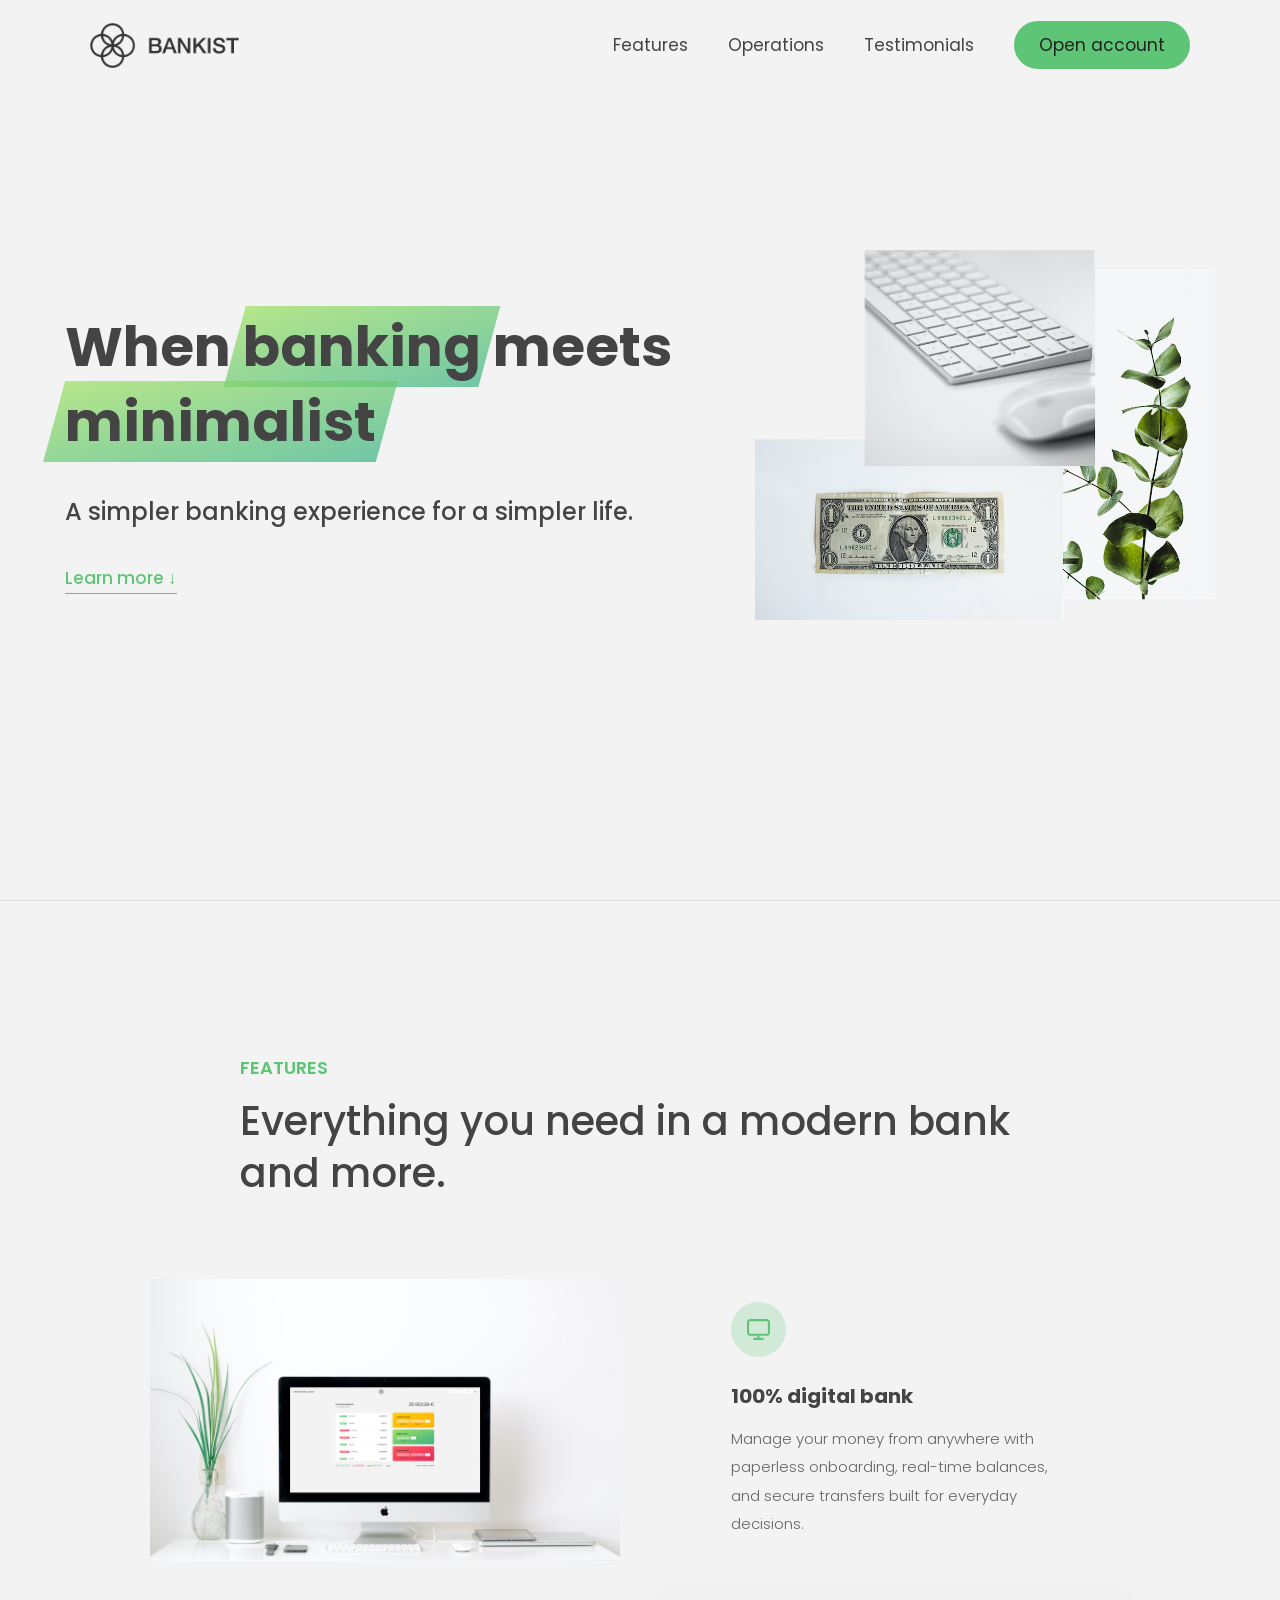
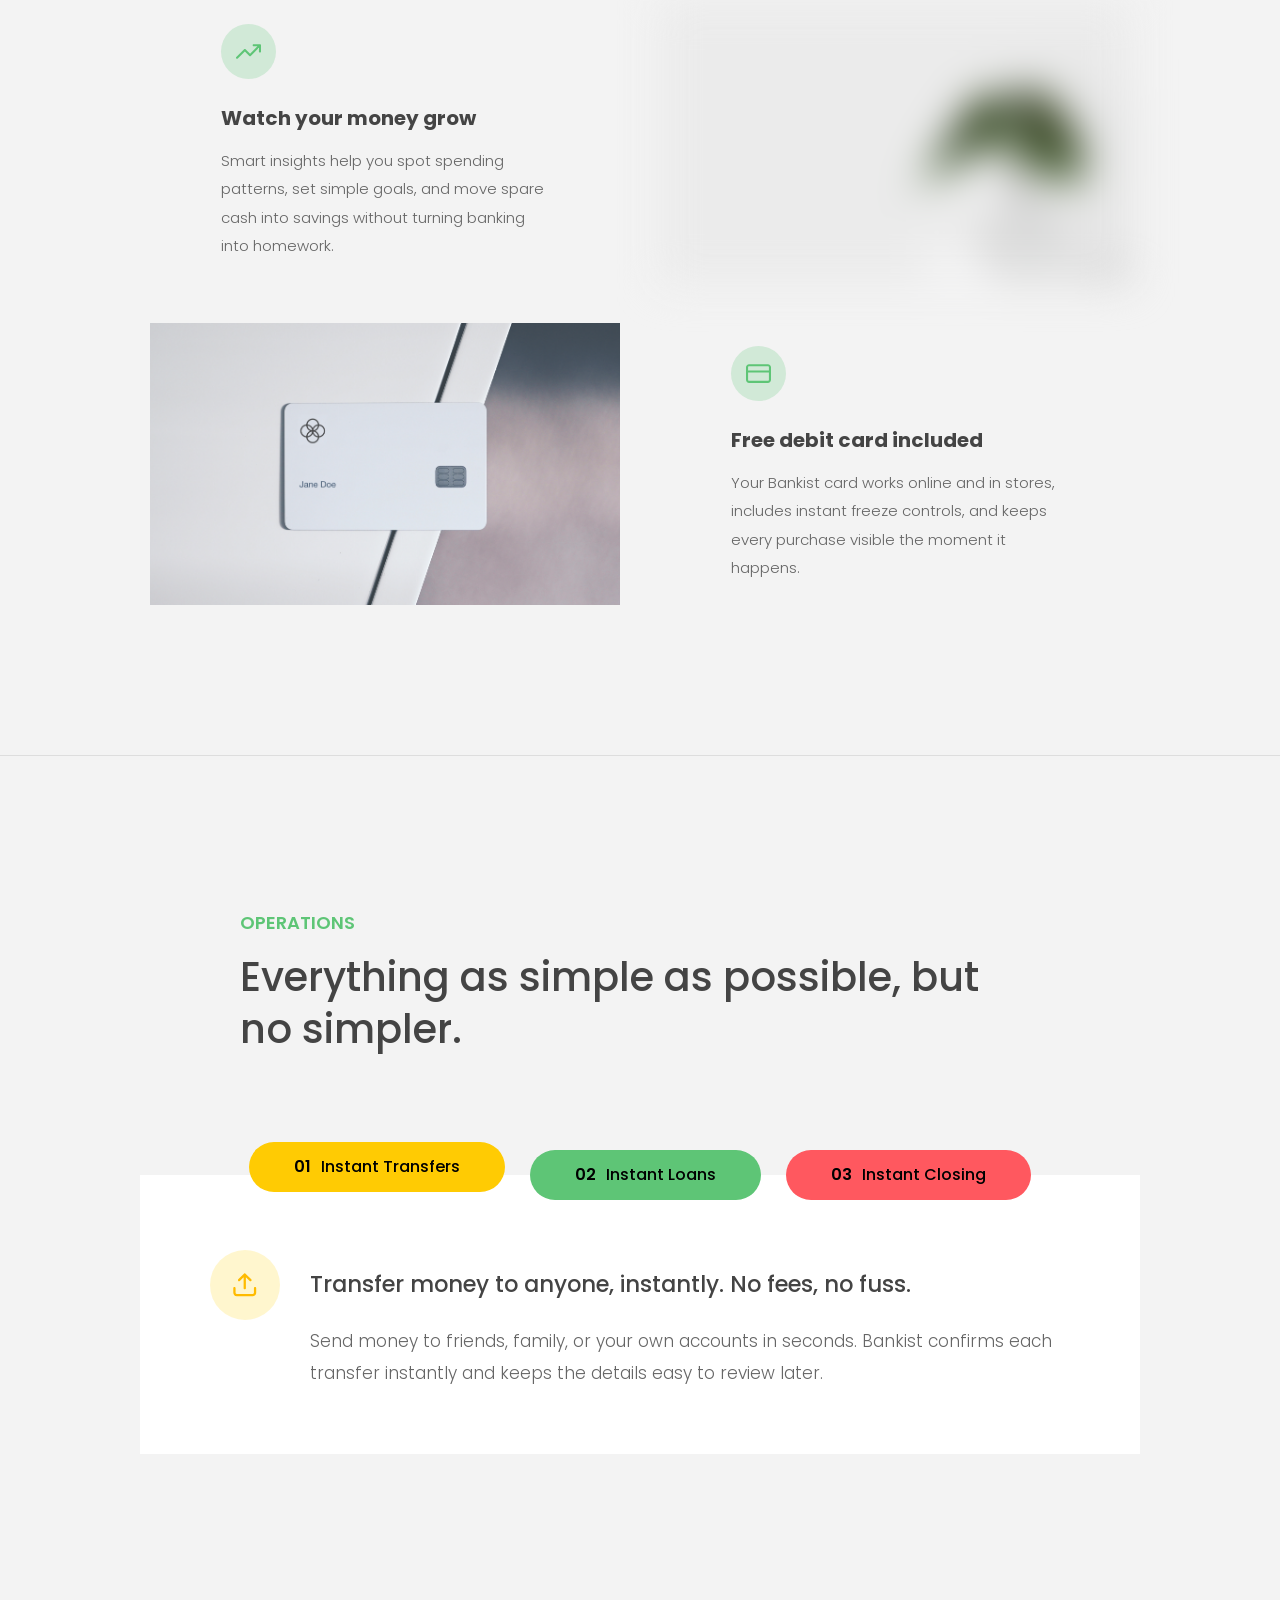
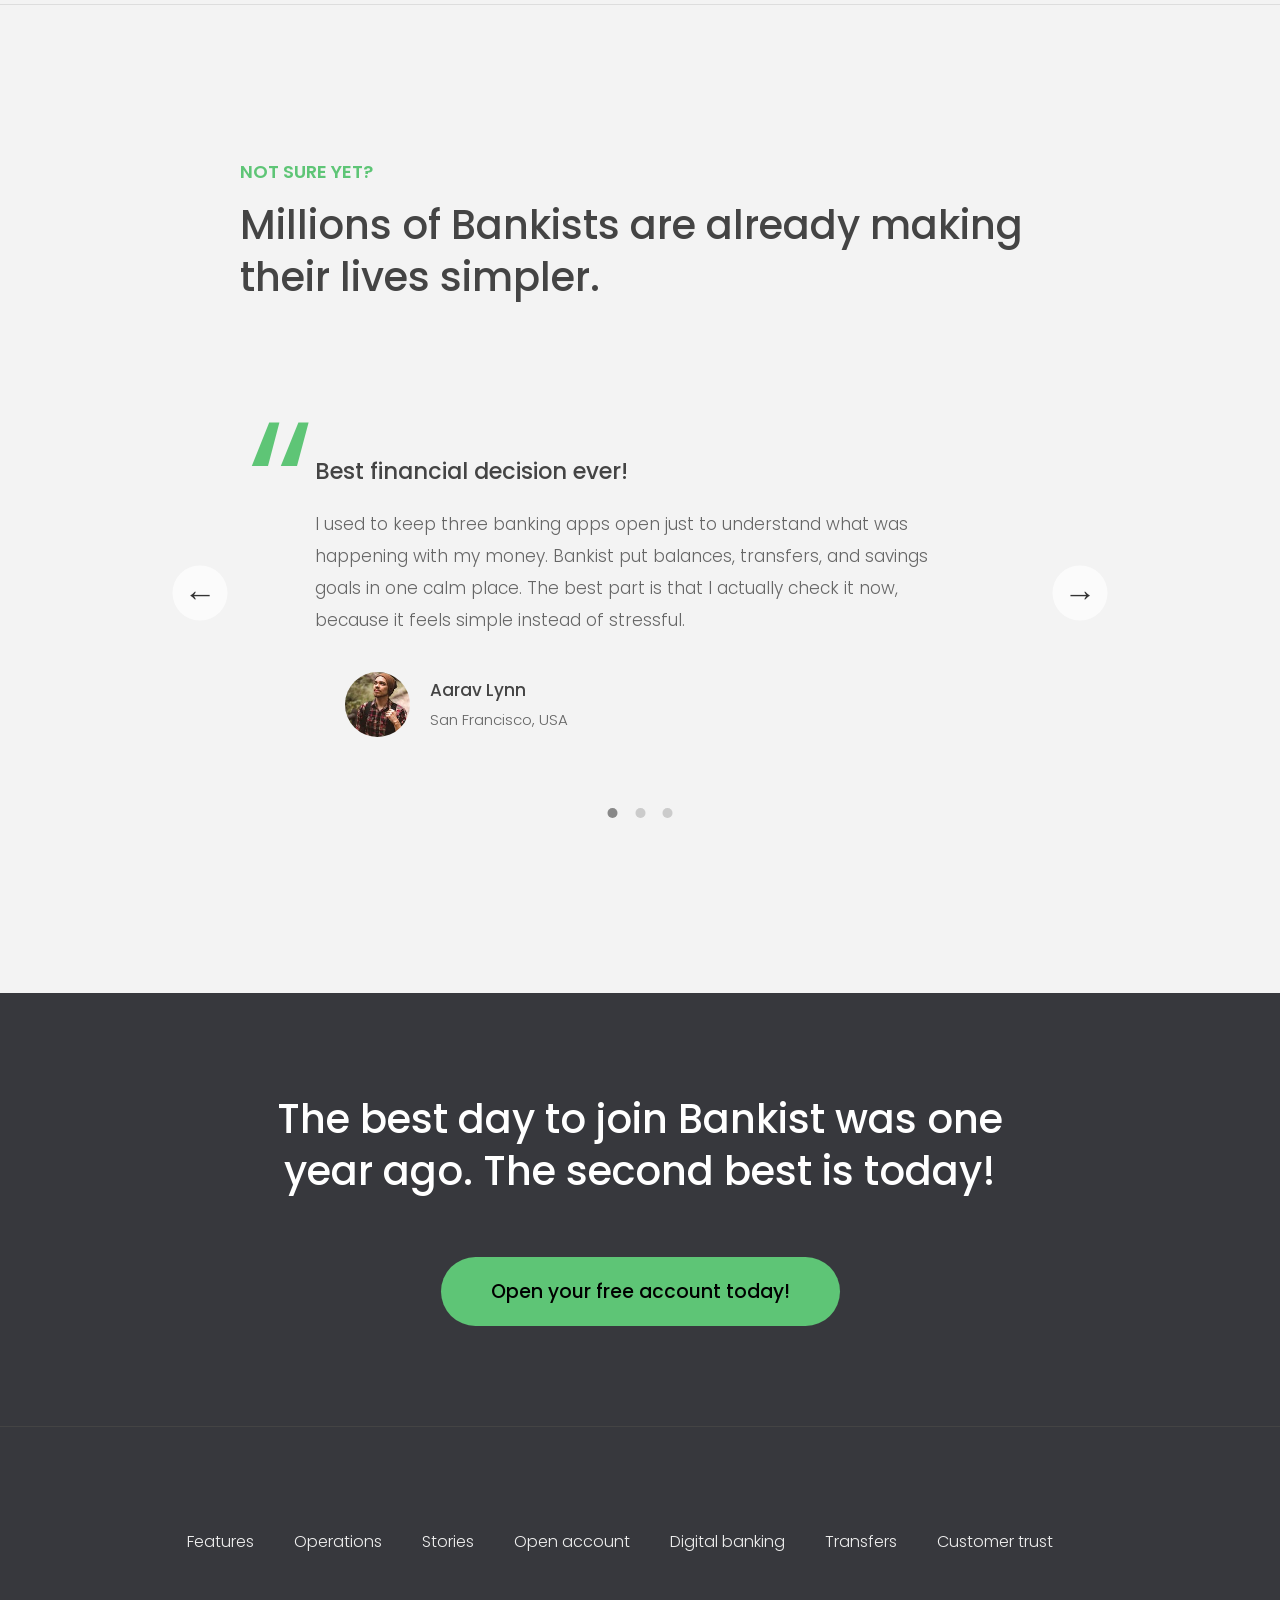
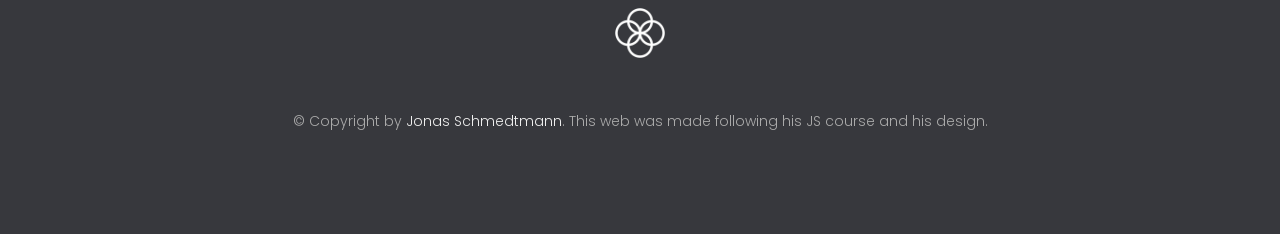
==== index.html @ e1548609 "Initial Bankist project" ====
<!DOCTYPE html>
<html lang="en">
  <head>
    <meta charset="UTF-8" />
    <meta name="viewport" content="width=device-width, initial-scale=1.0" />
    <meta http-equiv="X-UA-Compatible" content="ie=edge" />
    <link rel="shortcut icon" type="image/png" href="img/icon.png" />

    <link
      href="https://fonts.googleapis.com/css?family=Poppins:300,400,500,600&display=swap"
      rel="stylesheet"
    />
    <link rel="stylesheet" href="style.css" />
    <title>Bankist | When Banking meets Minimalist</title>
  </head>
  <body>
    <header class="header">
      <nav class="nav">
        <img
          src="img/logo.png"
          alt="Bankist logo"
          class="nav__logo"
          id="logo"
        />
        <ul class="nav__links">
          <li class="nav__item">
            <a class="nav__link" href="#section--1">Features</a>
          </li>
          <li class="nav__item">
            <a class="nav__link" href="#section--2">Operations</a>
          </li>
          <li class="nav__item">
            <a class="nav__link" href="#section--3">Testimonials</a>
          </li>
          <li class="nav__item">
            <a
              class="nav__link nav__link--btn btn--show-modal"
              href="#modal"
              aria-haspopup="dialog"
              aria-controls="modal"
              >Open account</a
            >
          </li>
        </ul>
      </nav>

      <div class="header__title">
        <h1>
          When
          <!-- Green highlight effect -->
          <span class="highlight">banking</span>
          meets<br />
          <span class="highlight">minimalist</span>
        </h1>
        <h4>A simpler banking experience for a simpler life.</h4>
        <button class="btn--text btn--scroll-to" type="button">
          Learn more &DownArrow;
        </button>
        <img
          src="img/hero.png"
          class="header__img"
          alt="Minimalist bank items"
        />
      </div>
    </header>

    <section class="section" id="section--1">
      <div class="section__title">
        <h2 class="section__description">Features</h2>
        <h3 class="section__header">
          Everything you need in a modern bank and more.
        </h3>
      </div>

      <div class="features">
        <img
          src="img/digital-lazy.jpg"
          data-src="img/digital.jpg"
          alt="Computer"
          class="features__img lazy-img"
          loading="lazy"
        />
        <div class="features__feature">
          <div class="features__icon">
            <svg aria-hidden="true" focusable="false">
              <use xlink:href="img/icons.svg#icon-monitor"></use>
            </svg>
          </div>
          <h5 class="features__header">100% digital bank</h5>
          <p>
            Manage your money from anywhere with paperless onboarding,
            real-time balances, and secure transfers built for everyday
            decisions.
          </p>
        </div>

        <div class="features__feature">
          <div class="features__icon">
            <svg aria-hidden="true" focusable="false">
              <use xlink:href="img/icons.svg#icon-trending-up"></use>
            </svg>
          </div>
          <h5 class="features__header">Watch your money grow</h5>
          <p>
            Smart insights help you spot spending patterns, set simple goals,
            and move spare cash into savings without turning banking into
            homework.
          </p>
        </div>
        <img
          src="img/grow-lazy.jpg"
          data-src="img/grow.jpg"
          alt="Plant"
          class="features__img lazy-img"
          loading="lazy"
        />

        <img
          src="img/card-lazy.jpg"
          data-src="img/card.jpg"
          alt="Credit card"
          class="features__img lazy-img"
          loading="lazy"
        />
        <div class="features__feature">
          <div class="features__icon">
            <svg aria-hidden="true" focusable="false">
              <use xlink:href="img/icons.svg#icon-credit-card"></use>
            </svg>
          </div>
          <h5 class="features__header">Free debit card included</h5>
          <p>
            Your Bankist card works online and in stores, includes instant
            freeze controls, and keeps every purchase visible the moment it
            happens.
          </p>
        </div>
      </div>
    </section>

    <section class="section" id="section--2">
      <div class="section__title">
        <h2 class="section__description">Operations</h2>
        <h3 class="section__header">
          Everything as simple as possible, but no simpler.
        </h3>
      </div>

      <div class="operations">
        <div
          class="operations__tab-container"
          role="tablist"
          aria-label="Banking operations"
        >
          <button
            class="btn operations__tab operations__tab--1 operations__tab--active"
            type="button"
            role="tab"
            data-tab="1"
            id="operation-tab-1"
            aria-controls="operation-panel-1"
            aria-selected="true"
          >
            <span>01</span>Instant Transfers
          </button>
          <button
            class="btn operations__tab operations__tab--2"
            type="button"
            role="tab"
            data-tab="2"
            id="operation-tab-2"
            aria-controls="operation-panel-2"
            aria-selected="false"
          >
            <span>02</span>Instant Loans
          </button>
          <button
            class="btn operations__tab operations__tab--3"
            type="button"
            role="tab"
            data-tab="3"
            id="operation-tab-3"
            aria-controls="operation-panel-3"
            aria-selected="false"
          >
            <span>03</span>Instant Closing
          </button>
        </div>
        <div
          class="operations__content operations__content--1 operations__content--active"
          id="operation-panel-1"
          role="tabpanel"
          aria-labelledby="operation-tab-1"
        >
          <div class="operations__icon operations__icon--1">
            <svg aria-hidden="true" focusable="false">
              <use xlink:href="img/icons.svg#icon-upload"></use>
            </svg>
          </div>
          <h5 class="operations__header">
            Transfer money to anyone, instantly. No fees, no fuss.
          </h5>
          <p>
            Send money to friends, family, or your own accounts in seconds.
            Bankist confirms each transfer instantly and keeps the details easy
            to review later.
          </p>
        </div>

        <div
          class="operations__content operations__content--2"
          id="operation-panel-2"
          role="tabpanel"
          aria-labelledby="operation-tab-2"
          hidden
        >
          <div class="operations__icon operations__icon--2">
            <svg aria-hidden="true" focusable="false">
              <use xlink:href="img/icons.svg#icon-home"></use>
            </svg>
          </div>
          <h5 class="operations__header">
            Buy a home or make your dreams come true, with instant loans.
          </h5>
          <p>
            Request a loan from the app, choose a clear repayment plan, and get
            a fast decision without branch visits, surprise fees, or stacks of
            paperwork.
          </p>
        </div>
        <div
          class="operations__content operations__content--3"
          id="operation-panel-3"
          role="tabpanel"
          aria-labelledby="operation-tab-3"
          hidden
        >
          <div class="operations__icon operations__icon--3">
            <svg aria-hidden="true" focusable="false">
              <use xlink:href="img/icons.svg#icon-user-x"></use>
            </svg>
          </div>
          <h5 class="operations__header">
            No longer need your account? No problem! Close it instantly.
          </h5>
          <p>
            If Bankist stops being the right fit, you can close your account
            from the app, export your records, and move your balance without
            hidden steps.
          </p>
        </div>
      </div>
    </section>

    <section class="section" id="section--3">
      <div class="section__title section__title--testimonials">
        <h2 class="section__description">Not sure yet?</h2>
        <h3 class="section__header">
          Millions of Bankists are already making their lives simpler.
        </h3>
      </div>

      <div
        class="slider"
        tabindex="0"
        aria-label="Customer testimonials"
        aria-roledescription="carousel"
      >
        <div
          class="slide slide--1"
          role="group"
          aria-roledescription="slide"
          aria-label="1 of 3"
        >
          <div class="testimonial">
            <h5 class="testimonial__header">Best financial decision ever!</h5>
            <blockquote class="testimonial__text">
              I used to keep three banking apps open just to understand what was
              happening with my money. Bankist put balances, transfers, and
              savings goals in one calm place. The best part is that I actually
              check it now, because it feels simple instead of stressful.
            </blockquote>
            <address class="testimonial__author">
              <img
                src="img/user-1.jpg"
                alt=""
                class="testimonial__photo"
                loading="lazy"
              />
              <h6 class="testimonial__name">Aarav Lynn</h6>
              <p class="testimonial__location">San Francisco, USA</p>
            </address>
          </div>
        </div>

        <div
          class="slide slide--2"
          role="group"
          aria-roledescription="slide"
          aria-label="2 of 3"
        >
          <div class="testimonial">
            <h5 class="testimonial__header">
              The last step to becoming a complete minimalist
            </h5>
            <blockquote class="testimonial__text">
              Bankist helped me trim all the tiny bits of financial clutter I
              kept ignoring. I opened the account during lunch, moved my
              recurring payments the same afternoon, and have not missed the old
              bank once.
            </blockquote>
            <address class="testimonial__author">
              <img
                src="img/user-2.jpg"
                alt=""
                class="testimonial__photo"
                loading="lazy"
              />
              <h6 class="testimonial__name">Miyah Miles</h6>
              <p class="testimonial__location">London, UK</p>
            </address>
          </div>
        </div>

        <div
          class="slide slide--3"
          role="group"
          aria-roledescription="slide"
          aria-label="3 of 3"
        >
          <div class="testimonial">
            <h5 class="testimonial__header">
              Finally free from old-school banks
            </h5>
            <blockquote class="testimonial__text">
              My old bank made every small change feel like a support ticket.
              With Bankist, transfers are quick, the card controls are clear,
              and I can see exactly where my money went before I even leave the
              store.
            </blockquote>
            <address class="testimonial__author">
              <img
                src="img/user-3.jpg"
                alt=""
                class="testimonial__photo"
                loading="lazy"
              />
              <h6 class="testimonial__name">Francisco Gomes</h6>
              <p class="testimonial__location">Lisbon, Portugal</p>
            </address>
          </div>
        </div>

        <!-- <div class="slide"><img src="img/img-1.jpg" alt="Photo 1" /></div>
        <div class="slide"><img src="img/img-2.jpg" alt="Photo 2" /></div>
        <div class="slide"><img src="img/img-3.jpg" alt="Photo 3" /></div>
        <div class="slide"><img src="img/img-4.jpg" alt="Photo 4" /></div> -->
        <button
          class="slider__btn slider__btn--left"
          type="button"
          aria-label="Previous testimonial"
        >
          &larr;
        </button>
        <button
          class="slider__btn slider__btn--right"
          type="button"
          aria-label="Next testimonial"
        >
          &rarr;
        </button>
        <div class="dots"></div>
      </div>
    </section>

    <section class="section section--sign-up">
      <div class="section__title">
        <h3 class="section__header">
          The best day to join Bankist was one year ago. The second best is
          today!
        </h3>
      </div>
      <button
        class="btn btn--show-modal"
        type="button"
        aria-haspopup="dialog"
        aria-controls="modal"
      >
        Open your free account today!
      </button>
    </section>

    <footer class="footer">
      <ul class="footer__nav">
        <li class="footer__item">
          <a class="footer__link" href="#section--1">Features</a>
        </li>
        <li class="footer__item">
          <a class="footer__link" href="#section--2">Operations</a>
        </li>
        <li class="footer__item">
          <a class="footer__link" href="#section--3">Stories</a>
        </li>
        <li class="footer__item">
          <a
            class="footer__link btn--show-modal"
            href="#modal"
            aria-haspopup="dialog"
            aria-controls="modal"
            >Open account</a
          >
        </li>
        <li class="footer__item">
          <a class="footer__link" href="#section--1">Digital banking</a>
        </li>
        <li class="footer__item">
          <a class="footer__link" href="#section--2">Transfers</a>
        </li>
        <li class="footer__item">
          <a class="footer__link" href="#section--3">Customer trust</a>
        </li>
      </ul>
      <img src="img/icon.png" alt="Logo" class="footer__logo" />
      <p class="footer__copyright">
        &copy; Copyright by
        <a
          class="footer__link twitter-link"
          target="_blank"
          rel="noopener noreferrer"
          href="https://twitter.com/jonasschmedtman"
          >Jonas Schmedtmann</a
        >. This web was made following his JS course and his design.
      </p>
    </footer>

    <div
      class="modal hidden"
      id="modal"
      role="dialog"
      aria-modal="true"
      aria-labelledby="modal-title"
      aria-hidden="true"
    >
      <button class="btn--close-modal" type="button" aria-label="Close modal">
        &times;
      </button>
      <h2 class="modal__header" id="modal-title">
        Open your bank account <br />
        in just <span class="highlight">5 minutes</span>
      </h2>
      <form class="modal__form">
        <label for="first-name">First Name</label>
        <input
          id="first-name"
          name="first-name"
          type="text"
          autocomplete="given-name"
          required
        />
        <label for="last-name">Last Name</label>
        <input
          id="last-name"
          name="last-name"
          type="text"
          autocomplete="family-name"
          required
        />
        <label for="email">Email Address</label>
        <input
          id="email"
          name="email"
          type="email"
          autocomplete="email"
          required
        />
        <button class="btn" type="submit">Next step &rarr;</button>
        <p class="modal__message" aria-live="polite"></p>
      </form>
    </div>
    <div class="overlay hidden"></div>

    <script src="script.js"></script>
  </body>
</html>
---- style.css ----
:root {
  --color-primary: #5ec576;
  --color-secondary: #ffcb03;
  --color-tertiary: #ff585f;
  --color-primary-darker: #4bbb7d;
  --color-secondary-darker: #ffbb00;
  --color-tertiary-darker: #fd424b;
  --color-primary-opacity: #5ec5763a;
  --color-secondary-opacity: #ffcd0331;
  --color-tertiary-opacity: #ff58602d;
  --gradient-primary: linear-gradient(to top left, #39b385, #9be15d);
  --gradient-secondary: linear-gradient(to top left, #ffb003, #ffcb03);
}

* {
  margin: 0;
  padding: 0;
  box-sizing: inherit;
}

html {
  font-size: 62.5%;
  box-sizing: border-box;
}

body {
  font-family: 'Poppins', sans-serif;
  font-weight: 300;
  color: #444;
  line-height: 1.9;
  background-color: #f3f3f3;
}

body.modal-open {
  overflow: hidden;
}

/* GENERAL ELEMENTS */
.section {
  padding: 15rem 3rem;
  border-top: 1px solid #ddd;

  transition: transform 1s, opacity 1s;
}

.section--hidden {
  opacity: 0;
  transform: translateY(8rem);
}

.section__title {
  max-width: 80rem;
  margin: 0 auto 8rem auto;
}

.section__description {
  font-size: 1.8rem;
  font-weight: 600;
  text-transform: uppercase;
  color: var(--color-primary);
  margin-bottom: 1rem;
}

.section__header {
  font-size: 4rem;
  line-height: 1.3;
  font-weight: 500;
}

.btn {
  display: inline-block;
  background-color: var(--color-primary);
  font-size: 1.6rem;
  font-family: inherit;
  font-weight: 500;
  border: none;
  padding: 1.25rem 4.5rem;
  border-radius: 10rem;
  cursor: pointer;
  transition: all 0.3s;
}

.btn:hover {
  background-color: var(--color-primary-darker);
}

.btn--text {
  display: inline-block;
  background: none;
  font-size: 1.7rem;
  font-family: inherit;
  font-weight: 500;
  color: var(--color-primary);
  border: none;
  border-bottom: 1px solid currentColor;
  padding-bottom: 2px;
  cursor: pointer;
  transition: all 0.3s;
}

p {
  color: #666;
}

:focus-visible {
  outline: 3px solid var(--color-primary-darker);
  outline-offset: 0.4rem;
}

:focus:not(:focus-visible) {
  outline: none;
}

img {
  transition: filter 0.5s;
}

.lazy-img {
  filter: blur(20px);
}

/* NAVIGATION */
.nav {
  display: flex;
  justify-content: space-between;
  align-items: center;
  height: 9rem;
  width: 100%;
  padding: 0 6rem;
  z-index: 100;
}

/* nav and stickly class at the same time */
.nav.sticky {
  position: fixed;
  background-color: rgba(255, 255, 255, 0.95);
}

.nav__logo {
  height: 4.5rem;
  transition: all 0.3s;
}

.nav__links {
  display: flex;
  align-items: center;
  list-style: none;
}

.nav__item {
  margin-left: 4rem;
}

.nav__link:link,
.nav__link:visited {
  font-size: 1.7rem;
  font-weight: 400;
  color: inherit;
  text-decoration: none;
  display: block;
  transition: all 0.3s;
}

.nav__link--btn:link,
.nav__link--btn:visited {
  padding: 0.8rem 2.5rem;
  border-radius: 3rem;
  background-color: var(--color-primary);
  color: #222;
}

.nav__link--btn:hover,
.nav__link--btn:active {
  color: inherit;
  background-color: var(--color-primary-darker);
  color: #333;
}

/* HEADER */
.header {
  padding: 0 3rem;
  height: 100vh;
  display: flex;
  flex-direction: column;
  align-items: center;
}

.header__title {
  flex: 1;

  max-width: 115rem;
  display: grid;
  grid-template-columns: 3fr 2fr;
  row-gap: 3rem;
  align-content: center;
  justify-content: center;

  align-items: start;
  justify-items: start;
}

h1 {
  font-size: 5.5rem;
  line-height: 1.35;
}

h4 {
  font-size: 2.4rem;
  font-weight: 500;
}

.header__img {
  width: 100%;
  grid-column: 2 / 3;
  grid-row: 1 / span 4;
  transform: translateY(-6rem);
}

.highlight {
  position: relative;
}

.highlight::after {
  display: block;
  content: '';
  position: absolute;
  bottom: 0;
  left: 0;
  height: 100%;
  width: 100%;
  z-index: -1;
  opacity: 0.7;
  transform: scale(1.07, 1.05) skewX(-15deg);
  background-image: var(--gradient-primary);
}

/* FEATURES */
.features {
  display: grid;
  grid-template-columns: 1fr 1fr;
  gap: 4rem;
  margin: 0 12rem;
}

.features__img {
  width: 100%;
}

.features__feature {
  align-self: center;
  justify-self: center;
  width: 70%;
  font-size: 1.5rem;
}

.features__icon {
  display: flex;
  align-items: center;
  justify-content: center;
  background-color: var(--color-primary-opacity);
  height: 5.5rem;
  width: 5.5rem;
  border-radius: 50%;
  margin-bottom: 2rem;
}

.features__icon svg {
  height: 2.5rem;
  width: 2.5rem;
  fill: var(--color-primary);
}

.features__header {
  font-size: 2rem;
  margin-bottom: 1rem;
}

/* OPERATIONS */
.operations {
  max-width: 100rem;
  margin: 12rem auto 0 auto;

  background-color: #fff;
}

.operations__tab-container {
  display: flex;
  justify-content: center;
}

.operations__tab {
  margin-right: 2.5rem;
  transform: translateY(-50%);
}

.operations__tab span {
  margin-right: 1rem;
  font-weight: 600;
  display: inline-block;
}

.operations__tab--1 {
  background-color: var(--color-secondary);
}

.operations__tab--1:hover {
  background-color: var(--color-secondary-darker);
}

.operations__tab--3 {
  background-color: var(--color-tertiary);
  margin: 0;
}

.operations__tab--3:hover {
  background-color: var(--color-tertiary-darker);
}

.operations__tab--active {
  transform: translateY(-66%);
}

.operations__content {
  display: none;

  /* JUST PRESENTATIONAL */
  font-size: 1.7rem;
  padding: 2.5rem 7rem 6.5rem 7rem;
}

.operations__content--active {
  display: grid;
  grid-template-columns: 7rem 1fr;
  column-gap: 3rem;
  row-gap: 0.5rem;
}

.operations__header {
  font-size: 2.25rem;
  font-weight: 500;
  align-self: center;
}

.operations__icon {
  display: flex;
  align-items: center;
  justify-content: center;
  height: 7rem;
  width: 7rem;
  border-radius: 50%;
}

.operations__icon svg {
  height: 2.75rem;
  width: 2.75rem;
}

.operations__content p {
  grid-column: 2;
}

.operations__icon--1 {
  background-color: var(--color-secondary-opacity);
}
.operations__icon--2 {
  background-color: var(--color-primary-opacity);
}
.operations__icon--3 {
  background-color: var(--color-tertiary-opacity);
}
.operations__icon--1 svg {
  fill: var(--color-secondary-darker);
}
.operations__icon--2 svg {
  fill: var(--color-primary);
}
.operations__icon--3 svg {
  fill: var(--color-tertiary);
}

/* SLIDER */
.slider {
  max-width: 100rem;
  height: 50rem;
  margin: 0 auto;
  position: relative;

  /* IN THE END */
  overflow: hidden;
}

.slide {
  position: absolute;
  top: 0;
  width: 100%;
  height: 50rem;

  display: flex;
  align-items: center;
  justify-content: center;

  /* THIS creates the animation! */
  transition: transform 1s;
}

.slide > img {
  /* Only for images that have different size than slide */
  width: 100%;
  height: 100%;
  object-fit: cover;
}

.slider__btn {
  position: absolute;
  top: 50%;
  z-index: 10;

  border: none;
  background: rgba(255, 255, 255, 0.7);
  font-family: inherit;
  color: #333;
  border-radius: 50%;
  height: 5.5rem;
  width: 5.5rem;
  font-size: 3.25rem;
  cursor: pointer;
}

.slider__btn--left {
  left: 6%;
  transform: translate(-50%, -50%);
}

.slider__btn--right {
  right: 6%;
  transform: translate(50%, -50%);
}

.dots {
  position: absolute;
  bottom: 5%;
  left: 50%;
  transform: translateX(-50%);
  display: flex;
}

.dots__dot {
  border: none;
  background-color: #b9b9b9;
  opacity: 0.7;
  height: 1rem;
  width: 1rem;
  border-radius: 50%;
  margin-right: 1.75rem;
  cursor: pointer;
  transition: all 0.5s;

  /* Only necessary when overlying images */
  /* box-shadow: 0 0.6rem 1.5rem rgba(0, 0, 0, 0.7); */
}

.dots__dot:last-child {
  margin: 0;
}

.dots__dot--active {
  /* background-color: #fff; */
  background-color: #888;
  opacity: 1;
}

/* TESTIMONIALS */
.testimonial {
  width: 65%;
  position: relative;
}

.testimonial::before {
  content: '\201C';
  position: absolute;
  top: -5.7rem;
  left: -6.8rem;
  line-height: 1;
  font-size: 20rem;
  font-family: inherit;
  color: var(--color-primary);
  z-index: -1;
}

.testimonial__header {
  font-size: 2.25rem;
  font-weight: 500;
  margin-bottom: 1.5rem;
}

.testimonial__text {
  font-size: 1.7rem;
  margin-bottom: 3.5rem;
  color: #666;
}

.testimonial__author {
  margin-left: 3rem;
  font-style: normal;

  display: grid;
  grid-template-columns: 6.5rem 1fr;
  column-gap: 2rem;
}

.testimonial__photo {
  grid-row: 1 / span 2;
  width: 6.5rem;
  border-radius: 50%;
}

.testimonial__name {
  font-size: 1.7rem;
  font-weight: 500;
  align-self: end;
  margin: 0;
}

.testimonial__location {
  font-size: 1.5rem;
}

.section__title--testimonials {
  margin-bottom: 4rem;
}

/* SIGNUP */
.section--sign-up {
  background-color: #37383d;
  border-top: none;
  border-bottom: 1px solid #444;
  text-align: center;
  padding: 10rem 3rem;
}

.section--sign-up .section__header {
  color: #fff;
  text-align: center;
}

.section--sign-up .section__title {
  margin-bottom: 6rem;
}

.section--sign-up .btn {
  font-size: 1.9rem;
  padding: 2rem 5rem;
}

/* FOOTER */
.footer {
  padding: 10rem 3rem;
  background-color: #37383d;
}

.footer__nav {
  list-style: none;
  display: flex;
  justify-content: center;
  margin-bottom: 5rem;
}

.footer__item {
  margin-right: 4rem;
}

.footer__link {
  font-size: 1.6rem;
  color: #eee;
  text-decoration: none;
}

.footer__logo {
  height: 5rem;
  display: block;
  margin: 0 auto;
  margin-bottom: 5rem;
}

.footer__copyright {
  font-size: 1.4rem;
  color: #aaa;
  text-align: center;
}

.footer__copyright .footer__link {
  font-size: 1.4rem;
}

/* MODAL WINDOW */
.modal {
  position: fixed;
  top: 50%;
  left: 50%;
  transform: translate(-50%, -50%);
  width: min(60rem, calc(100% - 4rem));
  max-width: 60rem;
  max-height: calc(100vh - 4rem);
  overflow-y: auto;
  background-color: #f3f3f3;
  padding: 5rem 6rem;
  box-shadow: 0 4rem 6rem rgba(0, 0, 0, 0.3);
  z-index: 1000;
  transition: all 0.5s;
}

.overlay {
  position: fixed;
  top: 0;
  left: 0;
  width: 100%;
  height: 100%;
  background-color: rgba(0, 0, 0, 0.5);
  backdrop-filter: blur(4px);
  z-index: 100;
  transition: all 0.5s;
}

.modal__header {
  font-size: 3.25rem;
  margin-bottom: 4.5rem;
  line-height: 1.5;
}

.modal__form {
  margin: 0 3rem;
  display: grid;
  grid-template-columns: 1fr 2fr;
  align-items: center;
  gap: 2.5rem;
}

.modal__form label {
  font-size: 1.7rem;
  font-weight: 500;
}

.modal__form input {
  font-size: 1.7rem;
  padding: 1rem 1.5rem;
  border: 1px solid #ddd;
  border-radius: 0.5rem;
}

.modal__form button {
  grid-column: 1 / span 2;
  justify-self: center;
  margin-top: 1rem;
}

.modal__message {
  grid-column: 1 / span 2;
  min-height: 2.4rem;
  font-size: 1.5rem;
  font-weight: 500;
  color: var(--color-primary-darker);
  text-align: center;
}

.btn--close-modal {
  font-family: inherit;
  color: inherit;
  position: absolute;
  top: 0.5rem;
  right: 2rem;
  font-size: 4rem;
  cursor: pointer;
  border: none;
  background: none;
}

.hidden {
  visibility: hidden;
  opacity: 0;
  pointer-events: none;
}

/* COOKIE MESSAGE */
.cookie-message {
  display: flex;
  align-items: center;
  justify-content: space-evenly;
  width: 100%;
  background-color: white;
  color: #bbb;
  font-size: 1.5rem;
  font-weight: 400;
}

@media (max-width: 62em) {
  html {
    font-size: 56.25%;
  }

  .nav {
    height: auto;
    min-height: 9rem;
    padding: 1.5rem 3rem;
    gap: 2rem;
    flex-wrap: wrap;
  }

  .nav__links {
    flex-wrap: wrap;
    justify-content: flex-end;
    gap: 1.5rem 2.5rem;
  }

  .nav__item {
    margin-left: 0;
  }

  .header {
    height: auto;
    min-height: 100vh;
    padding: 0 3rem 8rem;
  }

  .header__title {
    grid-template-columns: 1fr;
    max-width: 75rem;
    padding-top: 5rem;
    align-content: start;
  }

  .header__img {
    grid-column: 1;
    grid-row: auto;
    width: min(100%, 42rem);
    transform: none;
    justify-self: center;
  }

  h1 {
    font-size: 4.8rem;
  }

  .features {
    grid-template-columns: 1fr;
    max-width: 70rem;
    margin: 0 auto;
    gap: 3rem;
  }

  .features__feature {
    width: 100%;
    padding: 0 2rem;
  }

  .operations {
    margin-top: 8rem;
  }

  .operations__tab-container {
    flex-wrap: wrap;
    gap: 1.5rem;
    padding: 0 2rem;
  }

  .operations__tab {
    margin: 0;
    transform: none;
  }

  .operations__tab--active {
    transform: translateY(-10%);
  }

  .operations__content {
    padding: 3rem 4rem 5rem;
  }

  .testimonial {
    width: 75%;
  }

  .footer__nav {
    flex-wrap: wrap;
    gap: 2rem 3rem;
  }

  .footer__item {
    margin-right: 0;
  }
}

@media (max-width: 43em) {
  html {
    font-size: 50%;
  }

  .section {
    padding: 9rem 2rem;
  }

  .section__title {
    margin-bottom: 5rem;
  }

  .section__header {
    font-size: 3rem;
  }

  .nav {
    justify-content: center;
    padding: 1.5rem 2rem;
  }

  .nav__links {
    justify-content: center;
    gap: 1.25rem 1.75rem;
  }

  .nav__link:link,
  .nav__link:visited {
    font-size: 1.5rem;
  }

  .nav__link--btn:link,
  .nav__link--btn:visited {
    padding: 0.6rem 1.6rem;
  }

  .header__title {
    row-gap: 2rem;
  }

  h1 {
    font-size: 3.8rem;
  }

  h4 {
    font-size: 2rem;
  }

  .features__feature {
    padding: 0;
  }

  .operations {
    margin-top: 6rem;
  }

  .operations__tab-container {
    justify-content: stretch;
    padding: 0 1.5rem;
  }

  .operations__tab {
    flex: 1 1 100%;
    padding: 1.2rem 2rem;
  }

  .operations__tab--active {
    transform: none;
  }

  .operations__content {
    padding: 2.5rem 2.5rem 4rem;
  }

  .operations__content--active {
    grid-template-columns: 1fr;
    row-gap: 1.5rem;
  }

  .operations__content p {
    grid-column: 1;
  }

  .operations__icon {
    height: 6rem;
    width: 6rem;
  }

  .slider {
    height: 62rem;
  }

  .slide {
    height: 62rem;
    align-items: flex-start;
    padding-top: 4rem;
  }

  .testimonial {
    width: 82%;
  }

  .testimonial::before {
    top: -4rem;
    left: -2rem;
    font-size: 12rem;
  }

  .testimonial__text {
    font-size: 1.5rem;
    margin-bottom: 2.5rem;
  }

  .testimonial__author {
    margin-left: 0;
  }

  .slider__btn {
    height: 4.5rem;
    width: 4.5rem;
    font-size: 2.5rem;
    top: 48%;
  }

  .slider__btn--left {
    left: 8%;
  }

  .slider__btn--right {
    right: 8%;
  }

  .dots {
    bottom: 1.5rem;
  }

  .section--sign-up .btn {
    padding: 1.5rem 3rem;
  }

  .footer {
    padding: 7rem 2rem;
  }

  .modal {
    padding: 4rem 2.5rem;
  }

  .modal__header {
    font-size: 2.6rem;
    margin-bottom: 3rem;
  }

  .modal__form {
    margin: 0;
    grid-template-columns: 1fr;
    gap: 1.5rem;
  }

  .modal__form button,
  .modal__message {
    grid-column: 1;
  }
}

@media (prefers-reduced-motion: reduce) {
  *,
  *::before,
  *::after {
    animation-duration: 0.01ms !important;
    animation-iteration-count: 1 !important;
    scroll-behavior: auto !important;
    transition-duration: 0.01ms !important;
  }

  .section--hidden {
    opacity: 1;
    transform: none;
  }

  .lazy-img {
    filter: none;
  }
}
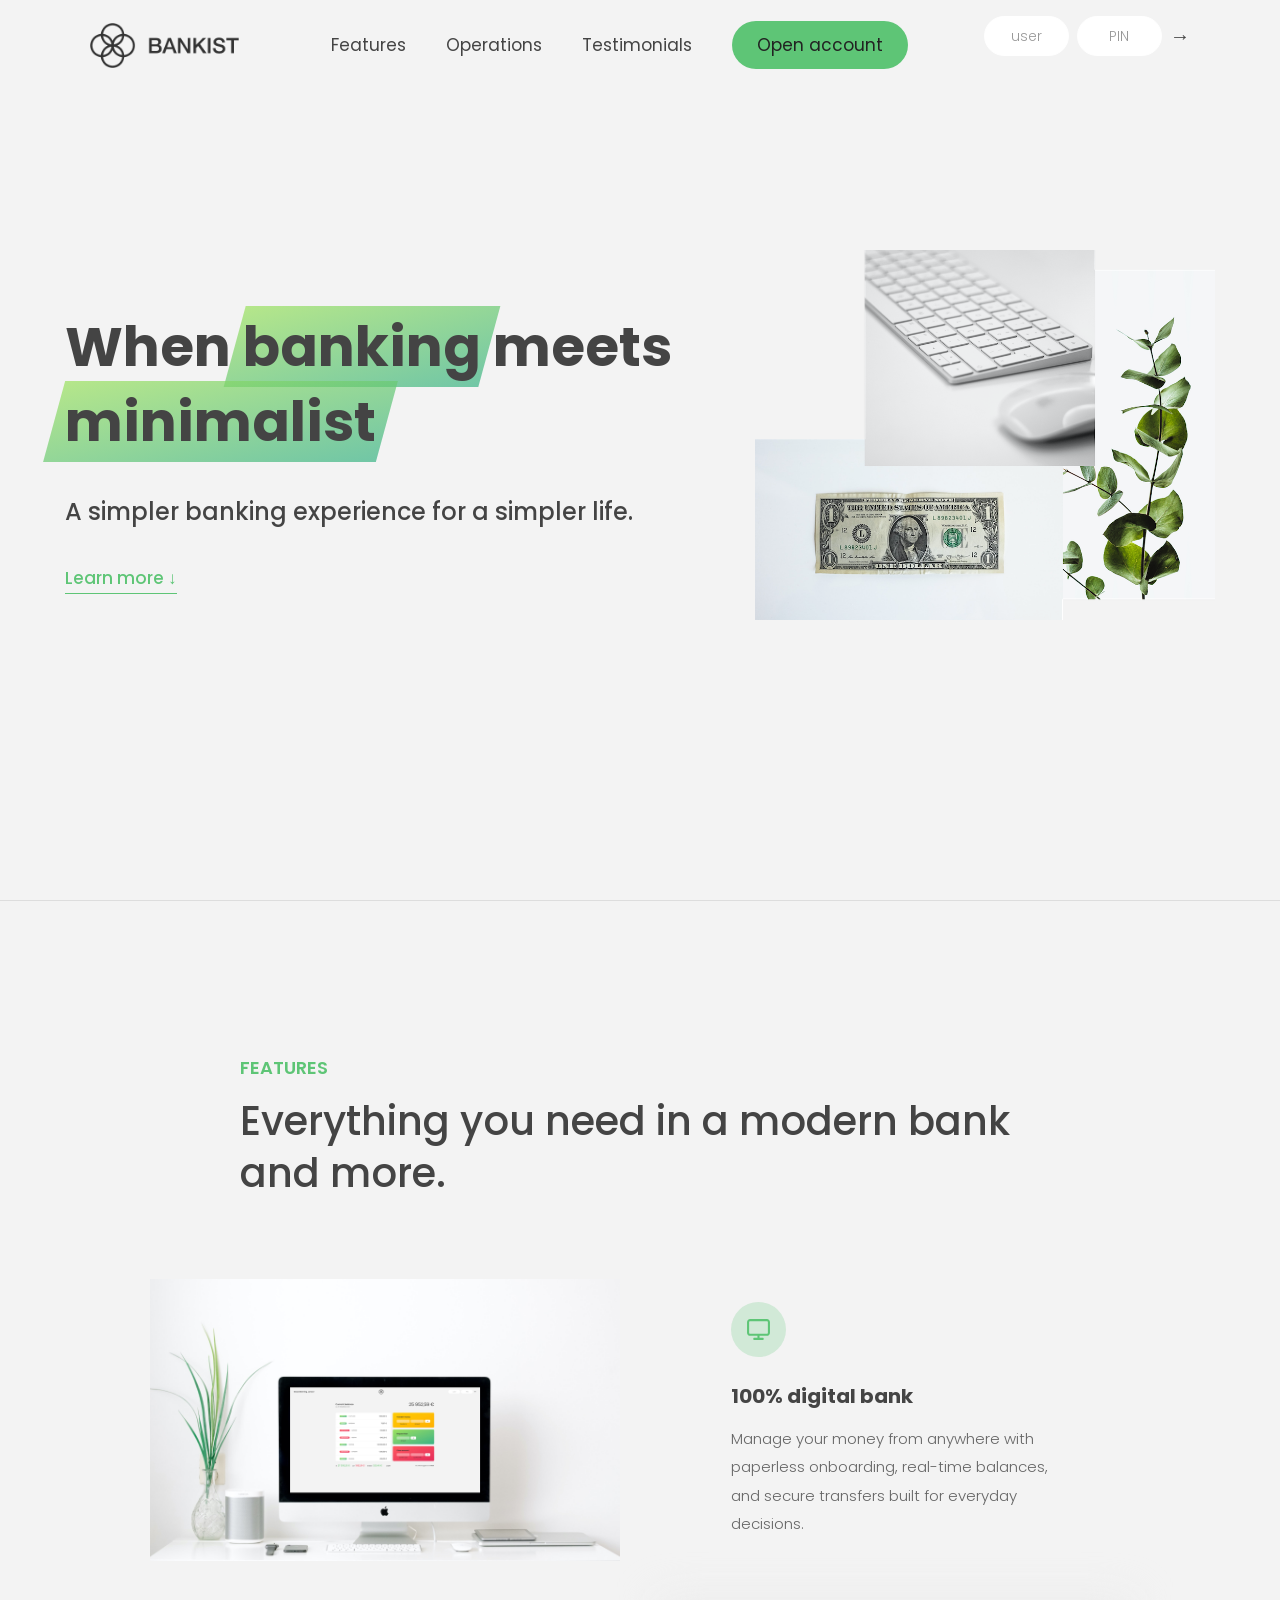
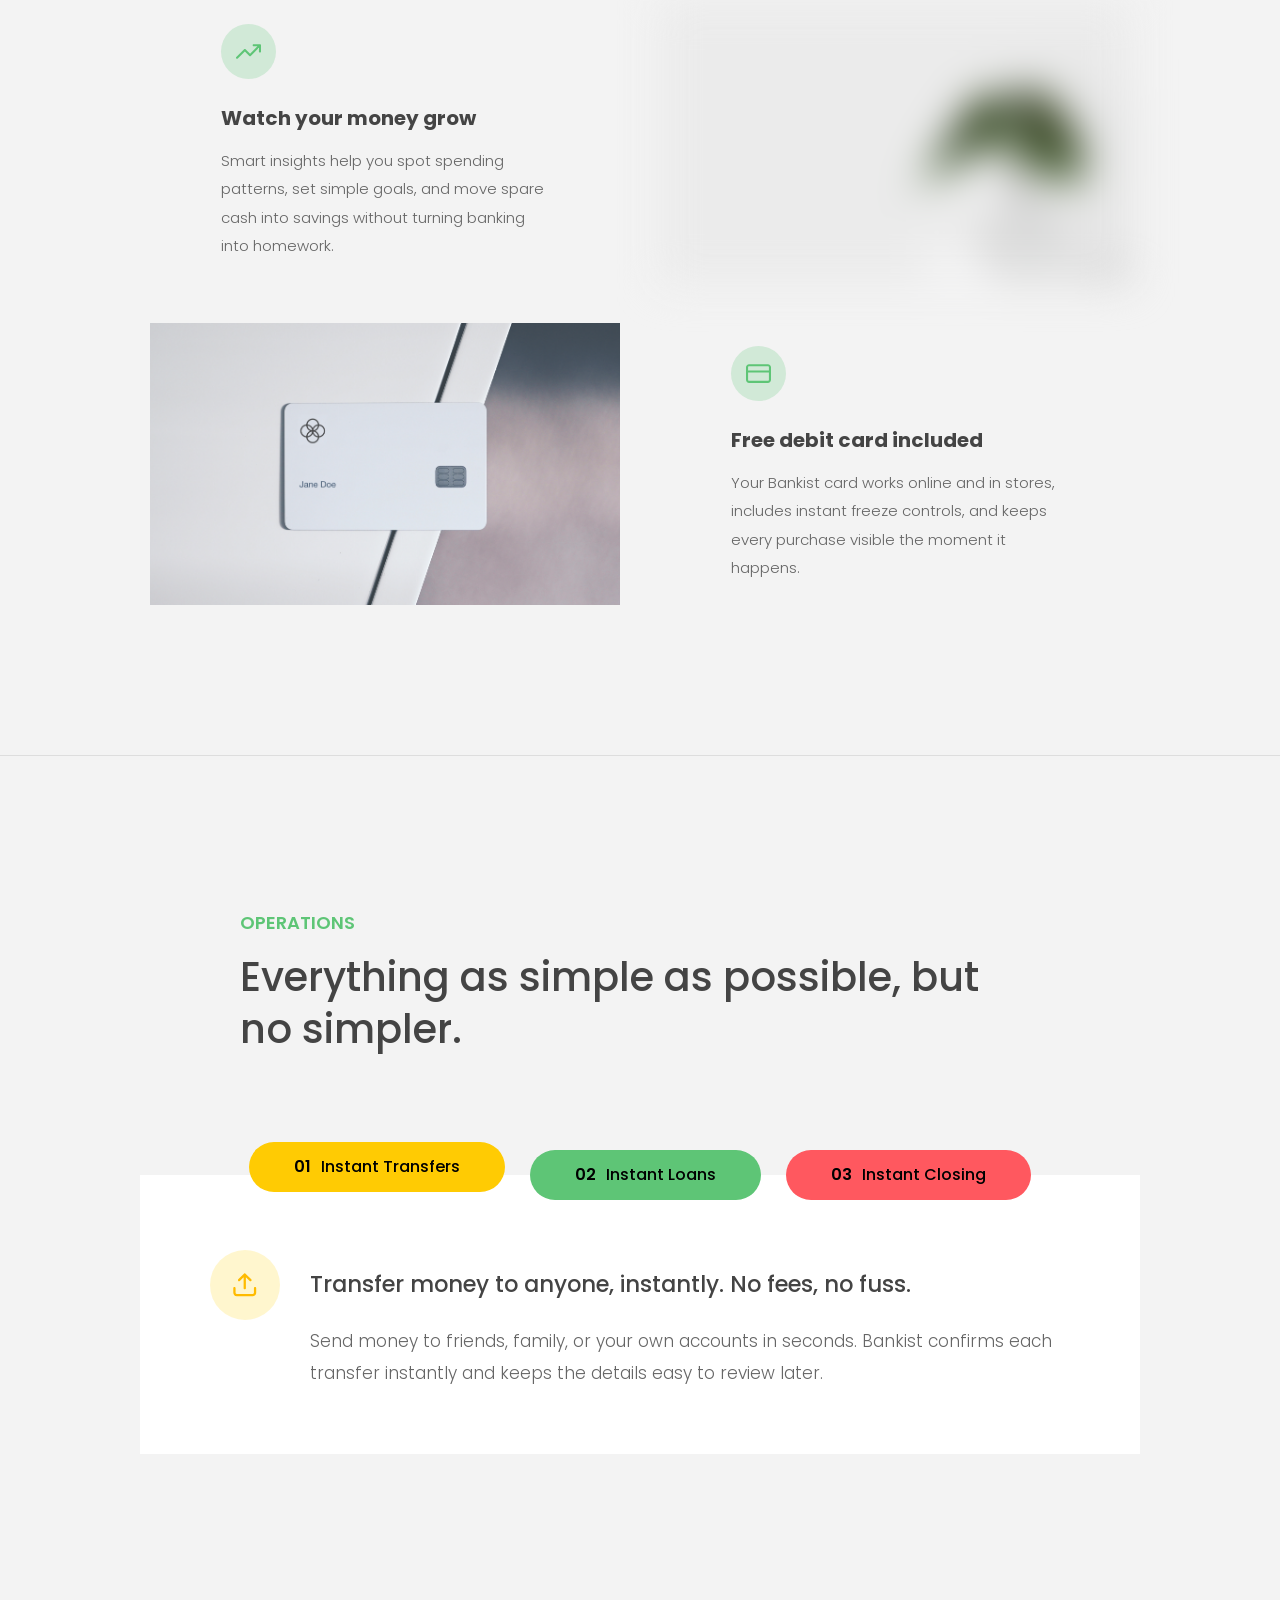
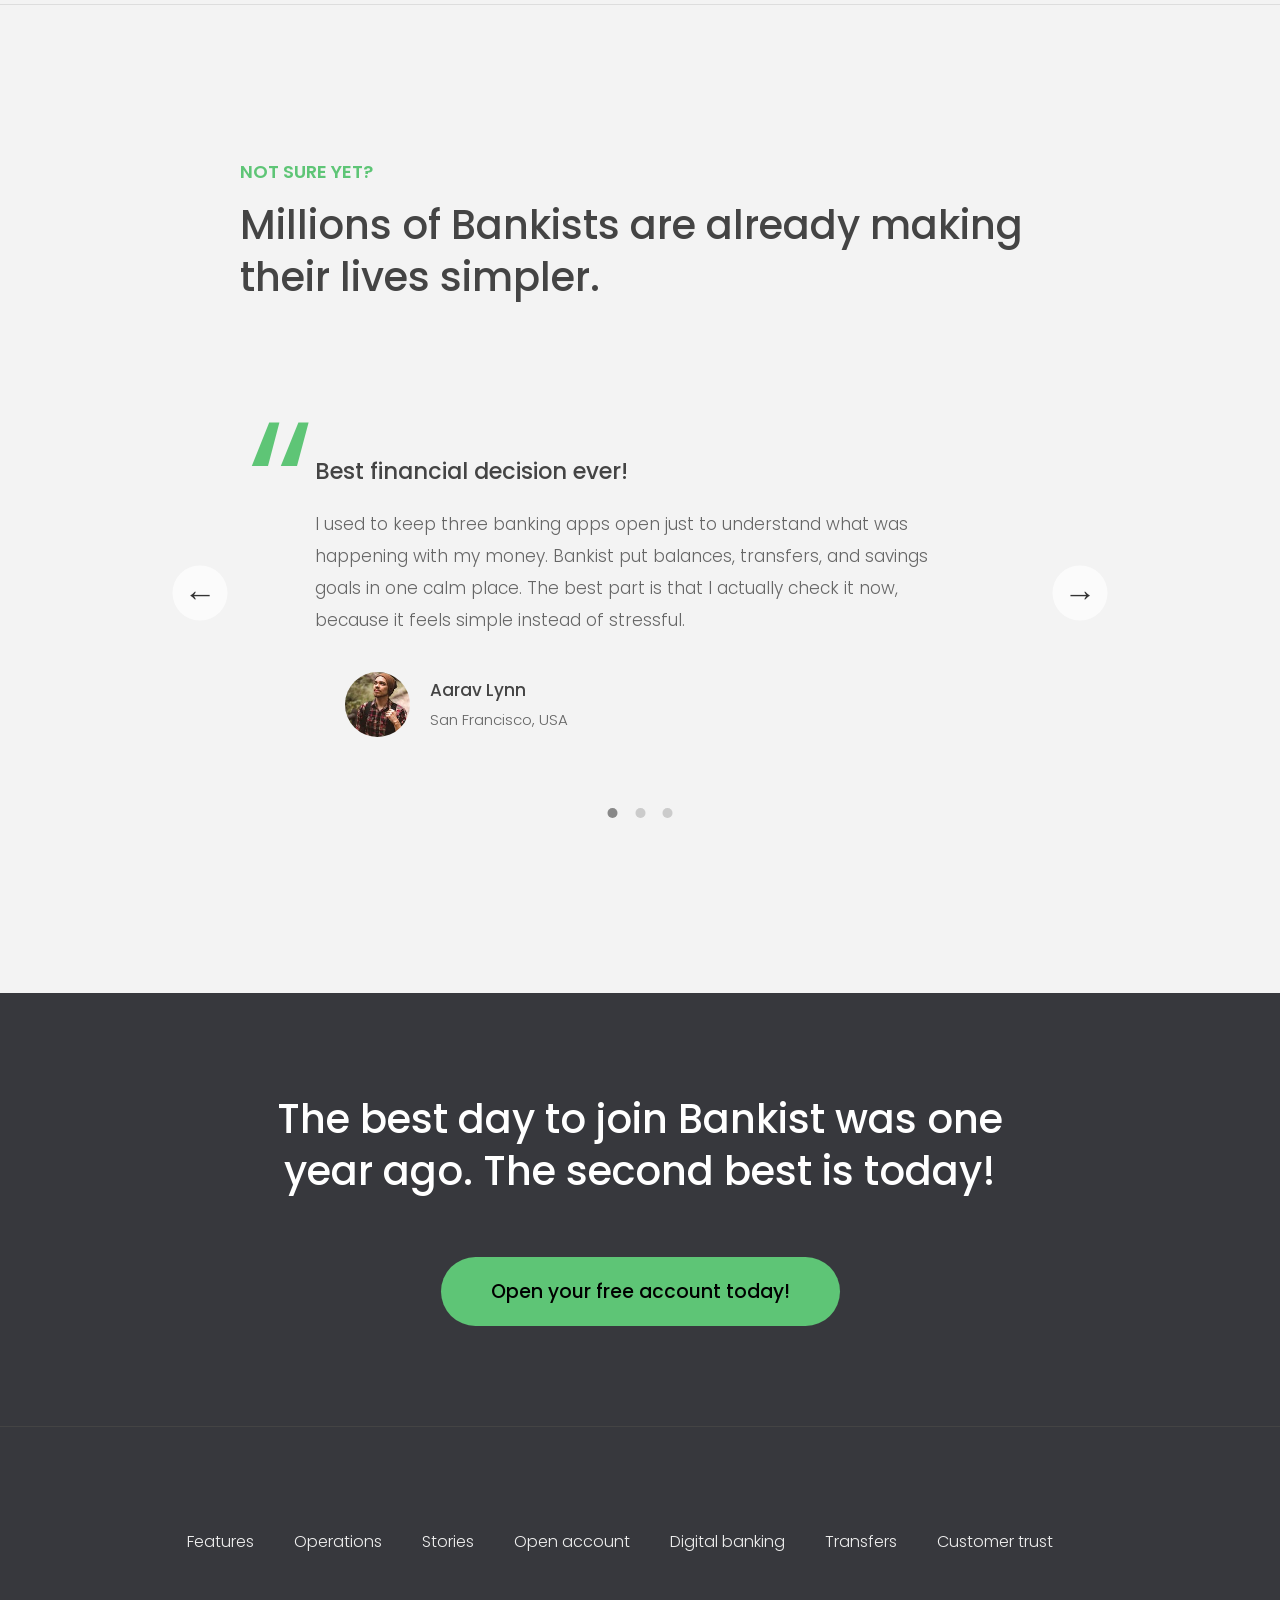
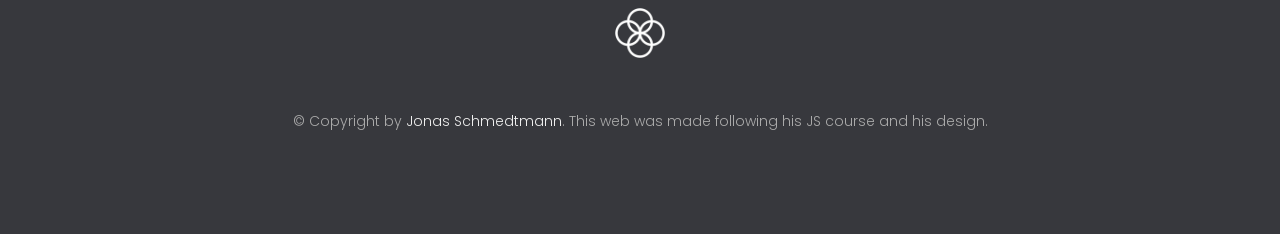
==== commit 08fa8e04: "Move dashboard to separate page" ====
--- a/index.html
+++ b/index.html
@@ -42,6 +42,34 @@
             >
           </li>
         </ul>
+        <div class="client-access">
+          <form class="client-login" aria-label="Log in to online banking">
+            <input
+              class="client-login__input client-login__input--user"
+              type="text"
+              placeholder="user"
+              autocomplete="username"
+              aria-label="Username"
+            />
+            <input
+              class="client-login__input client-login__input--pin"
+              type="password"
+              placeholder="PIN"
+              maxlength="4"
+              inputmode="numeric"
+              autocomplete="current-password"
+              aria-label="PIN"
+            />
+            <button
+              class="client-login__btn"
+              type="submit"
+              aria-label="Log in"
+            >
+              &rarr;
+            </button>
+          </form>
+          <p class="client-login__message" aria-live="polite"></p>
+        </div>
       </nav>
 
       <div class="header__title">
@@ -479,6 +507,7 @@
     </div>
     <div class="overlay hidden"></div>
 
+    <script src="bank-data.js"></script>
     <script src="script.js"></script>
   </body>
 </html>
--- a/style.css
+++ b/style.css
@@ -127,6 +127,7 @@
   height: 9rem;
   width: 100%;
   padding: 0 6rem;
+  gap: 3rem;
   z-index: 100;
 }
 
@@ -174,6 +175,112 @@
   color: inherit;
   background-color: var(--color-primary-darker);
   color: #333;
+}
+
+.client-access {
+  display: flex;
+  flex-direction: column;
+  align-items: flex-end;
+  min-width: 23rem;
+}
+
+.client-login {
+  display: flex;
+  align-items: center;
+  gap: 0.8rem;
+}
+
+.client-login[hidden],
+.client-session[hidden],
+.section--client[hidden] {
+  display: none;
+}
+
+.client-login__input {
+  width: 8.5rem;
+  border: 1px solid #fff;
+  border-radius: 10rem;
+  padding: 0.6rem 1.2rem;
+  font: inherit;
+  font-size: 1.4rem;
+  color: inherit;
+  text-align: center;
+  transition: border 0.3s;
+}
+
+.client-login__input:focus {
+  border-color: #ccc;
+}
+
+.client-login__input::placeholder {
+  color: #999;
+}
+
+.client-login__btn,
+.client-session__logout {
+  border: none;
+  background: none;
+  color: inherit;
+  font: inherit;
+  font-weight: 500;
+  cursor: pointer;
+  transition: color 0.3s;
+}
+
+.client-login__btn {
+  font-size: 2rem;
+  line-height: 1;
+}
+
+.client-session {
+  display: flex;
+  align-items: center;
+  gap: 1.2rem;
+  font-size: 1.4rem;
+}
+
+.client-session__welcome {
+  font-weight: 500;
+}
+
+.client-session__logout {
+  color: var(--color-primary-darker);
+}
+
+.client-login__btn:hover,
+.client-session__logout:hover {
+  color: #777;
+}
+
+.client-login__message {
+  min-height: 1.8rem;
+  font-size: 1.2rem;
+  font-weight: 500;
+  color: var(--color-primary-darker);
+}
+
+.client-login__message--error {
+  color: var(--color-tertiary-darker);
+}
+
+.app-page {
+  min-height: 100vh;
+}
+
+.nav--app {
+  position: sticky;
+  top: 0;
+  background-color: rgba(255, 255, 255, 0.96);
+}
+
+.nav--app a {
+  line-height: 0;
+}
+
+.app-main .section--client {
+  min-height: calc(100vh - 9rem);
+  padding: 8rem 3rem 10rem;
+  border-top: none;
 }
 
 /* HEADER */
@@ -232,6 +339,241 @@
   opacity: 0.7;
   transform: scale(1.07, 1.05) skewX(-15deg);
   background-image: var(--gradient-primary);
+}
+
+/* CLIENT DASHBOARD */
+.section--client {
+  background-color: #f3f3f3;
+}
+
+.bankapp {
+  max-width: 100rem;
+  margin: 0 auto;
+}
+
+.bankapp__balance {
+  display: flex;
+  align-items: flex-end;
+  justify-content: space-between;
+  gap: 3rem;
+  margin-bottom: 3rem;
+}
+
+.bankapp__balance-label {
+  font-size: 2.2rem;
+  font-weight: 500;
+  margin-bottom: -0.2rem;
+}
+
+.bankapp__balance-date {
+  font-size: 1.4rem;
+  color: #888;
+}
+
+.bankapp__balance-value {
+  flex-shrink: 0;
+  font-size: 4.5rem;
+  font-weight: 400;
+  color: #444;
+}
+
+.bankapp__layout {
+  display: grid;
+  grid-template-columns: 4fr 3fr;
+  grid-template-rows: repeat(3, 17rem);
+  gap: 2rem;
+}
+
+.bankapp__movements {
+  grid-row: 1 / span 3;
+  min-height: 30rem;
+  overflow: auto;
+  background-color: #fff;
+  border-radius: 0.8rem;
+}
+
+.bankapp__movement-row {
+  display: flex;
+  align-items: center;
+  gap: 2rem;
+  padding: 2.25rem 4rem;
+  border-bottom: 1px solid #eee;
+}
+
+.bankapp__movement-type {
+  flex-shrink: 0;
+  border-radius: 10rem;
+  padding: 0.2rem 1rem;
+  font-size: 1.1rem;
+  font-weight: 500;
+  color: #fff;
+  text-transform: uppercase;
+}
+
+.bankapp__movement-type--deposit {
+  background-image: var(--gradient-primary);
+}
+
+.bankapp__movement-type--withdrawal {
+  background-image: linear-gradient(to top left, #e52a5a, #ff585f);
+}
+
+.bankapp__movement-date {
+  font-size: 1.1rem;
+  font-weight: 500;
+  color: #666;
+  text-transform: uppercase;
+}
+
+.bankapp__movement-value {
+  margin-left: auto;
+  font-size: 1.7rem;
+  font-weight: 400;
+  color: #444;
+}
+
+.bankapp__operation {
+  border-radius: 0.8rem;
+  padding: 2.8rem 3.5rem;
+  color: #333;
+}
+
+.bankapp__operation--transfer {
+  background-image: var(--gradient-secondary);
+}
+
+.bankapp__operation--loan {
+  background-image: var(--gradient-primary);
+}
+
+.bankapp__operation--close {
+  background-image: linear-gradient(to top left, #e52a5a, #ff585f);
+}
+
+.bankapp__operation-title {
+  margin-bottom: 1.5rem;
+  font-size: 1.7rem;
+  font-weight: 600;
+  color: #333;
+}
+
+.bankapp__form {
+  display: grid;
+  grid-template-columns: 2.5fr 2.5fr 1fr;
+  grid-template-rows: auto auto;
+  gap: 0.4rem 1rem;
+}
+
+.bankapp__form--loan {
+  grid-template-columns: 2.5fr 1fr 2.5fr;
+}
+
+.bankapp__form-label--loan {
+  grid-row: 2;
+}
+
+.bankapp__input {
+  width: 100%;
+  border: none;
+  border-radius: 0.7rem;
+  background-color: rgba(255, 255, 255, 0.45);
+  padding: 0.4rem 1rem;
+  font: inherit;
+  font-size: 1.5rem;
+  color: #333;
+  text-align: center;
+  transition: background-color 0.3s;
+}
+
+.bankapp__input:focus {
+  background-color: rgba(255, 255, 255, 0.65);
+}
+
+.bankapp__form-label {
+  font-size: 1.3rem;
+  line-height: 1.4;
+  text-align: center;
+}
+
+.bankapp__form-btn {
+  border: none;
+  border-radius: 0.7rem;
+  background-color: #fff;
+  font-size: 1.8rem;
+  cursor: pointer;
+  transition: background-color 0.3s;
+}
+
+.bankapp__form-btn:focus {
+  background-color: rgba(255, 255, 255, 0.8);
+}
+
+.bankapp__message {
+  min-height: 1.8rem;
+  margin-top: 1.2rem;
+  font-size: 1.3rem;
+  font-weight: 600;
+  color: rgba(255, 255, 255, 0.95);
+  opacity: 0;
+  transition: opacity 0.3s;
+}
+
+.bankapp__message--visible {
+  opacity: 1;
+}
+
+.bankapp__message--error {
+  color: #7c1f1f;
+}
+
+.bankapp__summary {
+  display: flex;
+  align-items: baseline;
+  gap: 0.8rem;
+  margin-top: 1.5rem;
+}
+
+.bankapp__summary-label {
+  font-size: 1.2rem;
+  font-weight: 500;
+  color: #444;
+  text-transform: uppercase;
+}
+
+.bankapp__summary-value {
+  margin-right: 1.7rem;
+  font-size: 2.2rem;
+}
+
+.bankapp__summary-value--in,
+.bankapp__summary-value--interest {
+  color: #66c873;
+}
+
+.bankapp__summary-value--out {
+  color: #f5465d;
+}
+
+.bankapp__sort {
+  margin-left: auto;
+  border: none;
+  background: none;
+  font: inherit;
+  font-size: 1.3rem;
+  font-weight: 500;
+  color: #444;
+  cursor: pointer;
+}
+
+.bankapp__timer {
+  margin-left: 1.5rem;
+  font-size: 1.25rem;
+  text-align: right;
+}
+
+.bankapp__timer-value {
+  font-weight: 600;
+  color: #444;
 }
 
 /* FEATURES */
@@ -715,6 +1057,12 @@
     margin-left: 0;
   }
 
+  .client-access {
+    align-items: center;
+    flex-basis: 100%;
+    min-width: 0;
+  }
+
   .header {
     height: auto;
     min-height: 100vh;
@@ -752,6 +1100,31 @@
     padding: 0 2rem;
   }
 
+  .bankapp__layout {
+    grid-template-columns: 1fr;
+    grid-template-rows: auto;
+  }
+
+  .bankapp__movements {
+    grid-row: auto;
+    max-height: 45rem;
+  }
+
+  .bankapp__summary {
+    align-items: flex-start;
+    flex-wrap: wrap;
+  }
+
+  .bankapp__sort {
+    margin-left: 0;
+  }
+
+  .bankapp__timer {
+    flex-basis: 100%;
+    margin-left: 0;
+    text-align: left;
+  }
+
   .operations {
     margin-top: 8rem;
   }
@@ -826,6 +1199,19 @@
     padding: 0.6rem 1.6rem;
   }
 
+  .client-login {
+    flex-wrap: wrap;
+    justify-content: center;
+  }
+
+  .client-login__input {
+    width: 10.5rem;
+  }
+
+  .client-login__message {
+    text-align: center;
+  }
+
   .header__title {
     row-gap: 2rem;
   }
@@ -840,6 +1226,37 @@
 
   .features__feature {
     padding: 0;
+  }
+
+  .bankapp__balance {
+    align-items: flex-start;
+    flex-direction: column;
+    gap: 1rem;
+  }
+
+  .bankapp__balance-value {
+    font-size: 3.4rem;
+  }
+
+  .bankapp__movement-row {
+    flex-wrap: wrap;
+    gap: 0.8rem 1.2rem;
+    padding: 1.8rem 2rem;
+  }
+
+  .bankapp__movement-value {
+    flex-basis: 100%;
+    margin-left: 0;
+    text-align: right;
+  }
+
+  .bankapp__operation {
+    padding: 2.5rem;
+  }
+
+  .bankapp__summary-value {
+    margin-right: 1rem;
+    font-size: 1.9rem;
   }
 
   .operations {
